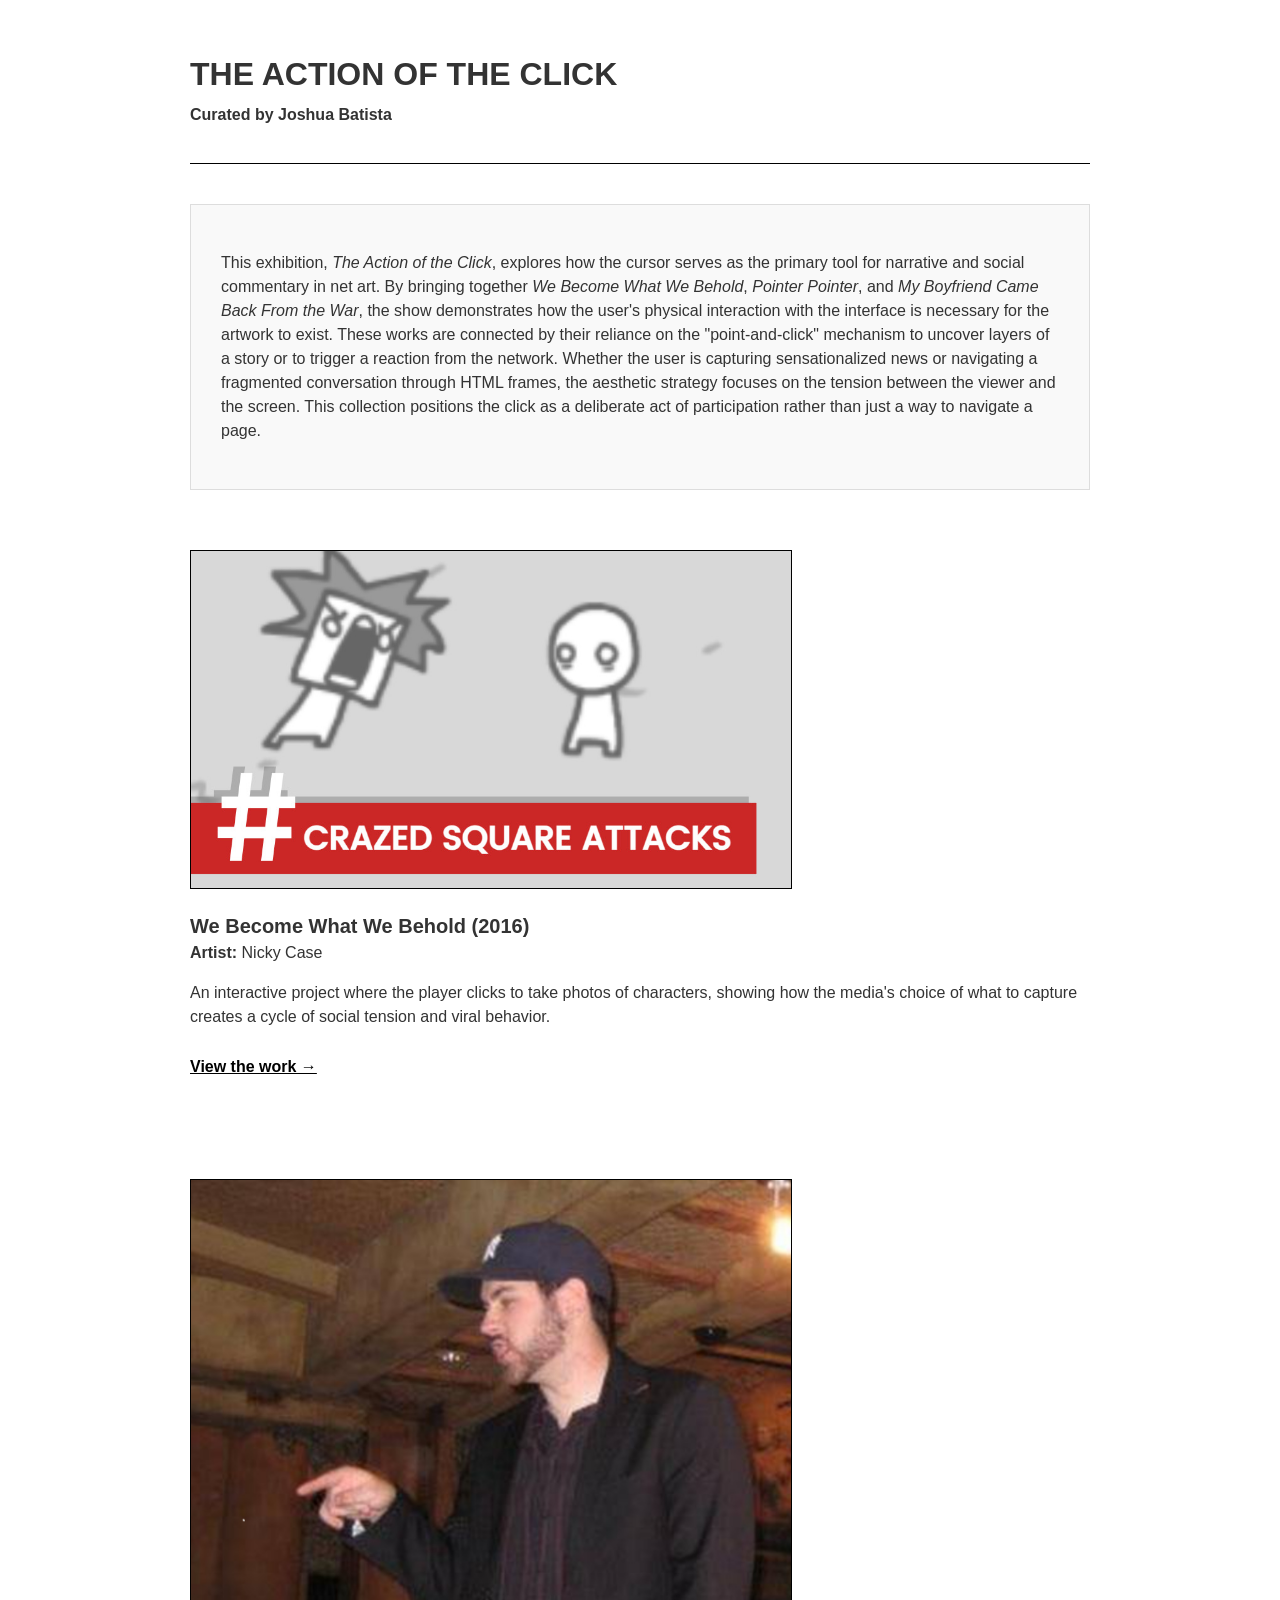
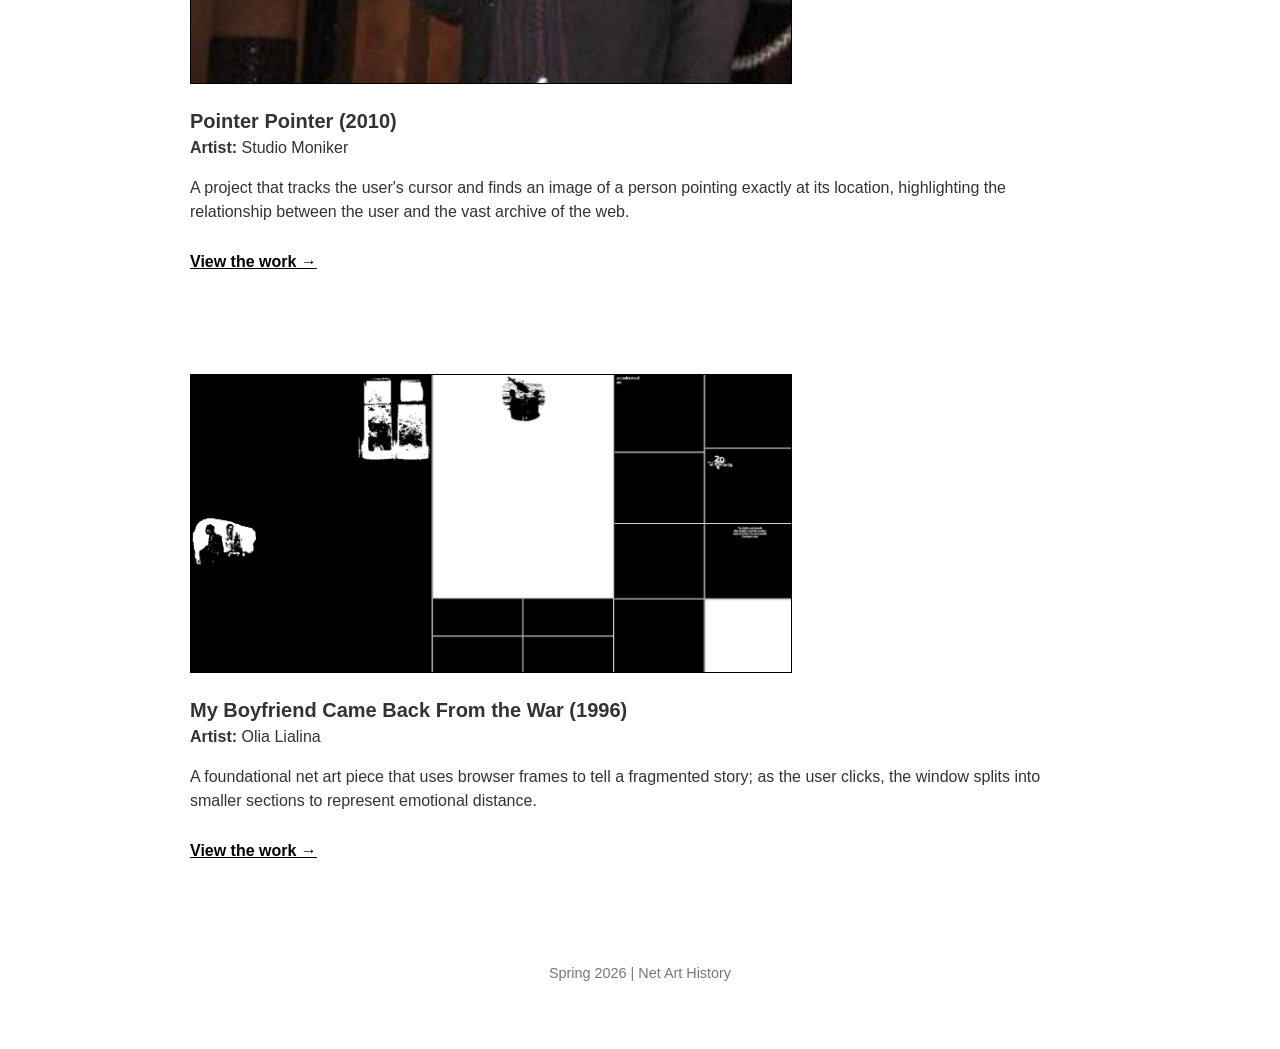
==== exhibition/index.html @ b8df6457 "Update index.html" ====
<!DOCTYPE html>
<html lang="en">
<head>
    <meta charset="UTF-8">
    <meta name="viewport" content="width=device-width, initial-scale=1.0">
    <title>The Action of the Click</title>
    <style>
        body {
            font-family: "Helvetica Neue", Helvetica, Arial, sans-serif;
            line-height: 1.5;
            color: #333;
            max-width: 900px;
            margin: 0 auto;
            padding: 50px 20px;
            background-color: #ffffff;
        }

        header {
            border-bottom: 1px solid #000;
            margin-bottom: 40px;
            padding-bottom: 20px;
        }

        h1 {
            font-size: 2rem;
            margin: 0;
            text-transform: uppercase;
        }

        .curator-credit {
            font-weight: bold;
            margin-top: 5px;
        }

        .curatorial-statement {
            background-color: #f9f9f9;
            padding: 30px;
            border: 1px solid #ddd;
            margin-bottom: 60px;
        }

        .work-container {
            margin-bottom: 100px;
        }

        .work-image {
            width: 100%;
            max-width: 600px;
            height: auto;
            border: 1px solid #000;
            margin-bottom: 15px;
        }

        .work-metadata {
            margin-bottom: 10px;
        }

        .work-title {
            font-size: 1.25rem;
            font-weight: bold;
        }

        .view-link {
            display: inline-block;
            margin-top: 10px;
            color: #000;
            text-decoration: underline;
            font-weight: bold;
        }

        footer {
            margin-top: 100px;
            font-size: 0.9rem;
            color: #777;
            text-align: center;
        }
    </style>
</head>
<body>

    <header>
        <h1>The Action of the Click</h1>
        <p class="curator-credit">Curated by Joshua Batista</p>
    </header>

    <section class="curatorial-statement">
        <p>
            This exhibition, <em>The Action of the Click</em>, explores how the cursor serves as the primary tool for narrative and social commentary in net art. By bringing together <em>We Become What We Behold</em>, <em>Pointer Pointer</em>, and <em>My Boyfriend Came Back From the War</em>, the show demonstrates how the user's physical interaction with the interface is necessary for the artwork to exist. These works are connected by their reliance on the "point-and-click" mechanism to uncover layers of a story or to trigger a reaction from the network. Whether the user is capturing sensationalized news or navigating a fragmented conversation through HTML frames, the aesthetic strategy focuses on the tension between the viewer and the screen. This collection positions the click as a deliberate act of participation rather than just a way to navigate a page.
        </p>
    </section>

    <main>
        <div class="work-container">
            <img src="behold.jpg" alt="Screenshot of We Become What We Behold" class="work-image">
            <div class="work-metadata">
                <span class="work-title">We Become What We Behold (2016)</span><br>
                <strong>Artist:</strong> Nicky Case
            </div>
            <p>An interactive project where the player clicks to take photos of characters, showing how the media's choice of what to capture creates a cycle of social tension and viral behavior.</p>
            <a href="https://ncase.itch.io/wbwwb" class="view-link" target="_blank">View the work &rarr;</a>
        </div>

        <div class="work-container">
            <img src="pointer.jpg" alt="Screenshot of Pointer Pointer" class="work-image">
            <div class="work-metadata">
                <span class="work-title">Pointer Pointer (2010)</span><br>
                <strong>Artist:</strong> Studio Moniker
            </div>
            <p>A project that tracks the user's cursor and finds an image of a person pointing exactly at its location, highlighting the relationship between the user and the vast archive of the web.</p>
            <a href="https://pointerpointer.com/" class="view-link" target="_blank">View the work &rarr;</a>
        </div>

        <div class="work-container">
            <img src="war.jpg" alt="Screenshot of My Boyfriend Came Back From the War" class="work-image">
            <div class="work-metadata">
                <span class="work-title">My Boyfriend Came Back From the War (1996)</span><br>
                <strong>Artist:</strong> Olia Lialina
            </div>
            <p>A foundational net art piece that uses browser frames to tell a fragmented story; as the user clicks, the window splits into smaller sections to represent emotional distance.</p>
            <a href="https://www.teleportacia.org/war/" class="view-link" target="_blank">View the work &rarr;</a>
        </div>
    </main>

    <footer>
        <p>Spring 2026 | Net Art History</p>
    </footer>

</body>
</html>
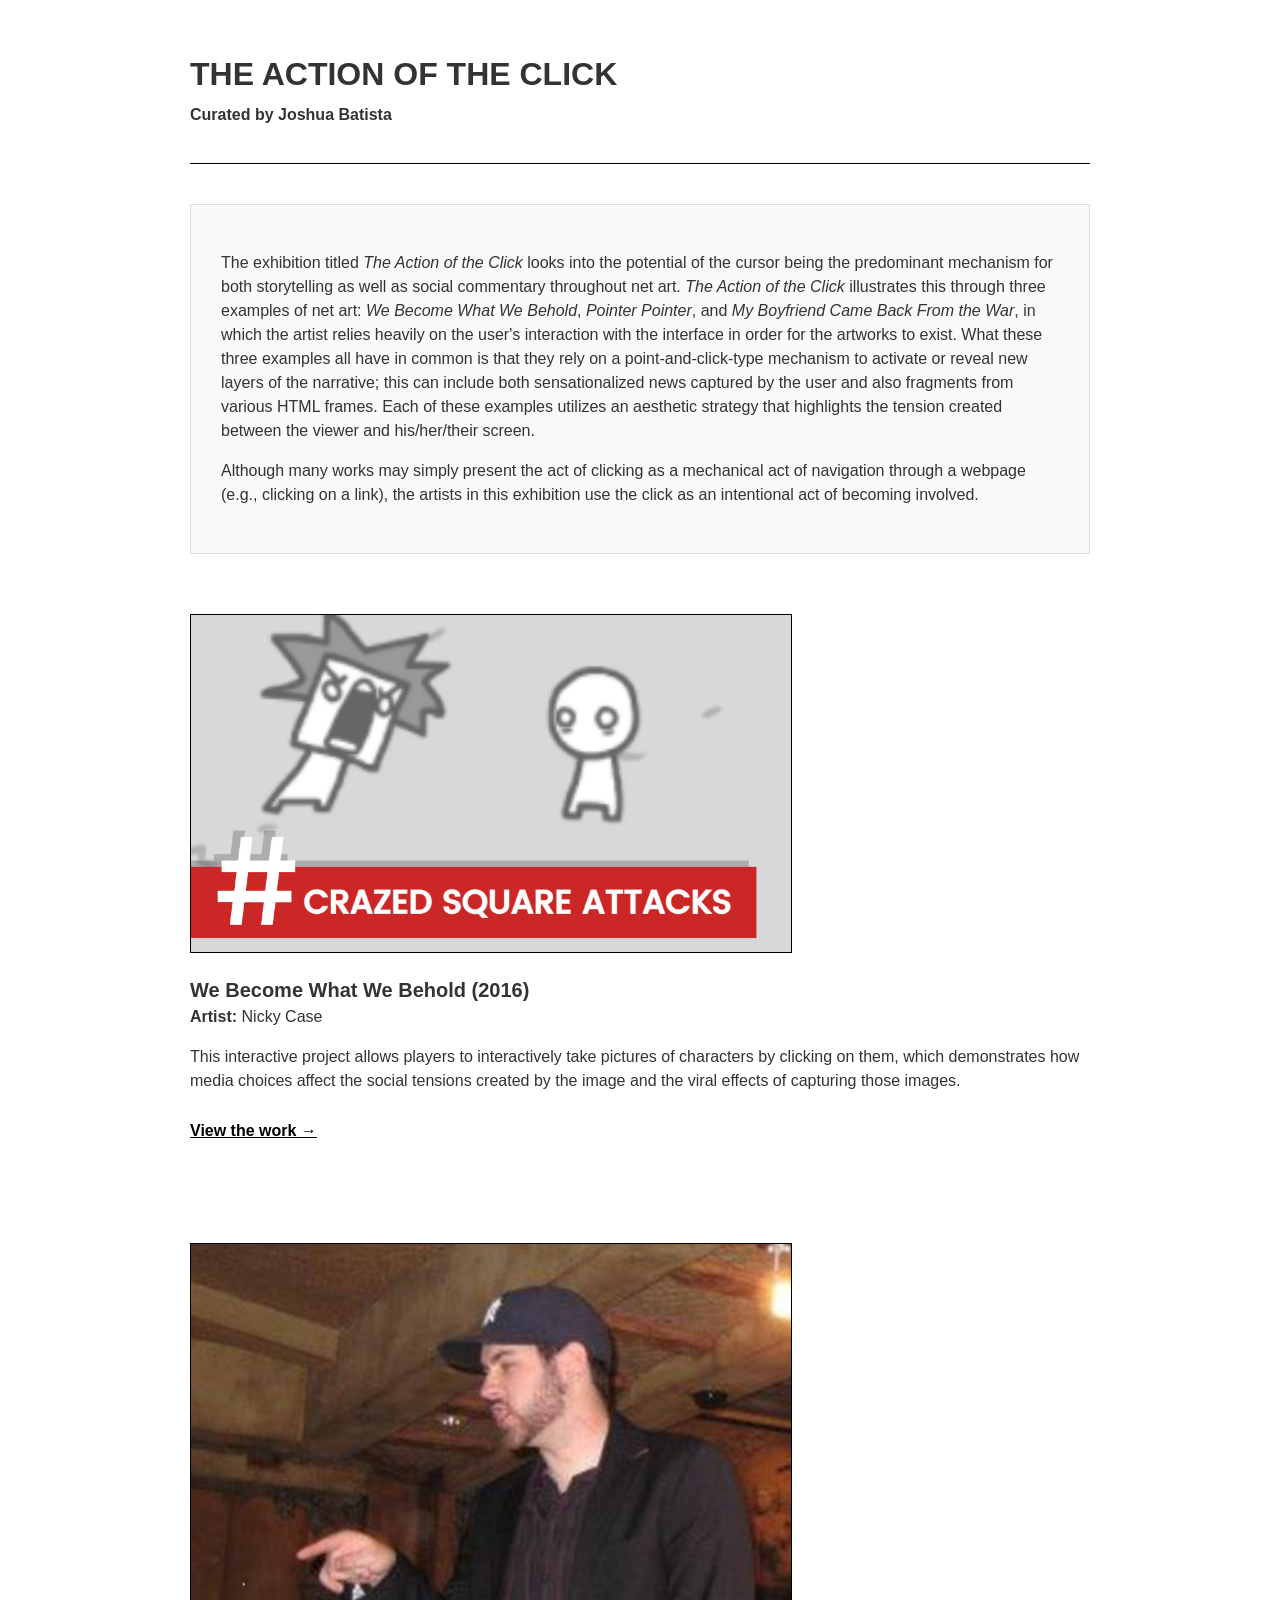
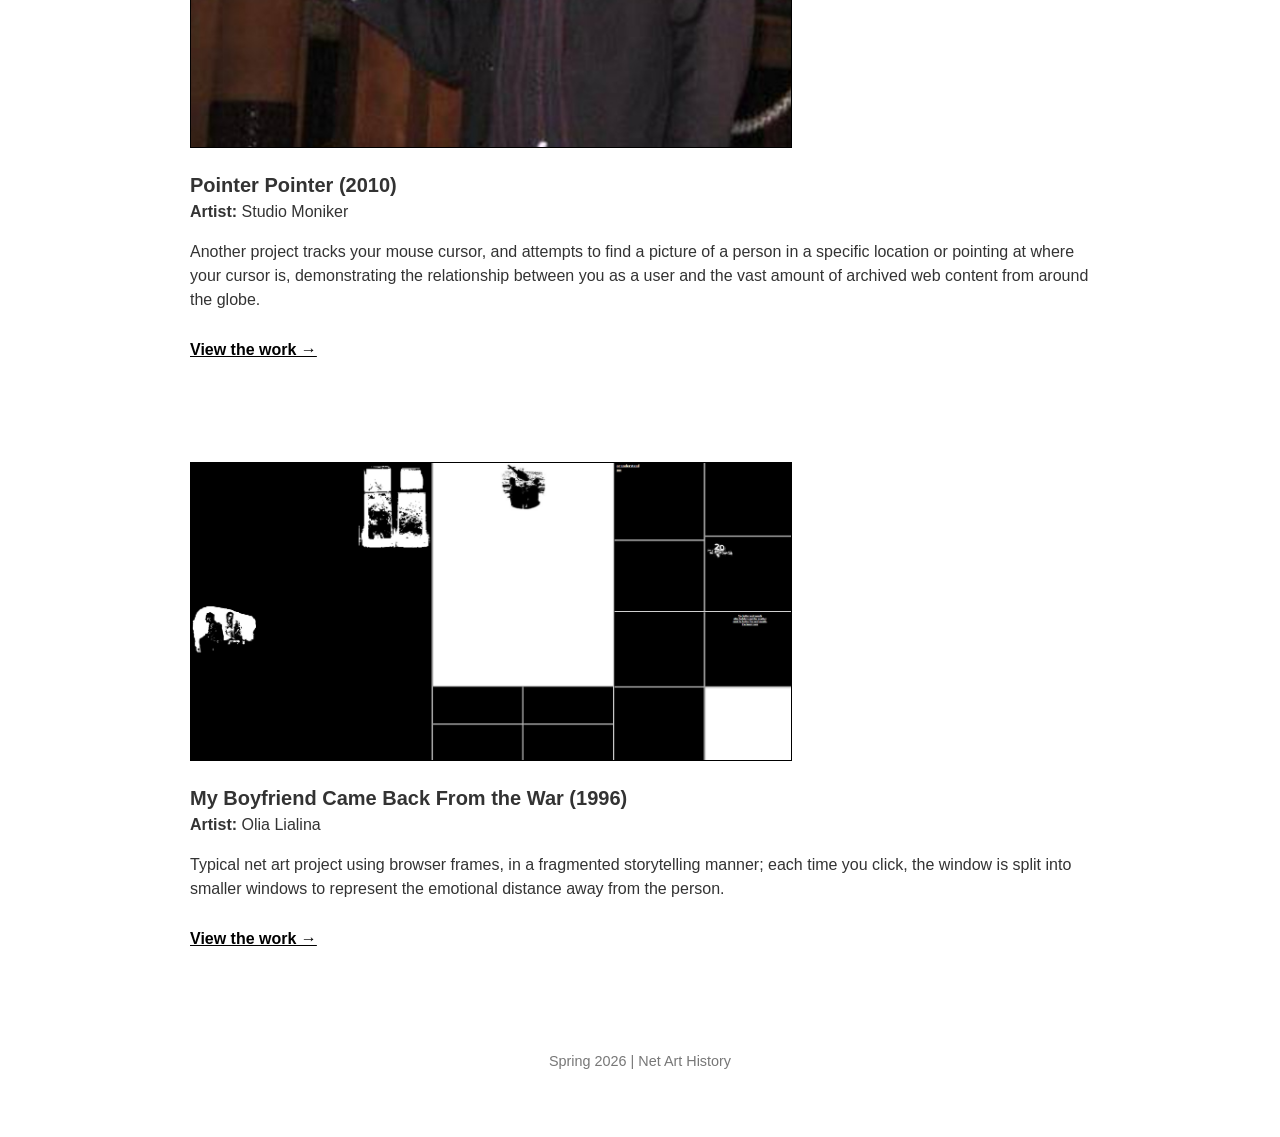
==== commit 59a693d8: "Update index.html" ====
--- a/exhibition/index.html
+++ b/exhibition/index.html
@@ -85,7 +85,10 @@
 
     <section class="curatorial-statement">
         <p>
-            This exhibition, <em>The Action of the Click</em>, explores how the cursor serves as the primary tool for narrative and social commentary in net art. By bringing together <em>We Become What We Behold</em>, <em>Pointer Pointer</em>, and <em>My Boyfriend Came Back From the War</em>, the show demonstrates how the user's physical interaction with the interface is necessary for the artwork to exist. These works are connected by their reliance on the "point-and-click" mechanism to uncover layers of a story or to trigger a reaction from the network. Whether the user is capturing sensationalized news or navigating a fragmented conversation through HTML frames, the aesthetic strategy focuses on the tension between the viewer and the screen. This collection positions the click as a deliberate act of participation rather than just a way to navigate a page.
+            The exhibition titled <em>The Action of the Click</em> looks into the potential of the cursor being the predominant mechanism for both storytelling as well as social commentary throughout net art. <em>The Action of the Click</em> illustrates this through three examples of net art: <em>We Become What We Behold</em>, <em>Pointer Pointer</em>, and <em>My Boyfriend Came Back From the War</em>, in which the artist relies heavily on the user's interaction with the interface in order for the artworks to exist. What these three examples all have in common is that they rely on a point-and-click-type mechanism to activate or reveal new layers of the narrative; this can include both sensationalized news captured by the user and also fragments from various HTML frames. Each of these examples utilizes an aesthetic strategy that highlights the tension created between the viewer and his/her/their screen.
+        </p>
+        <p>
+            Although many works may simply present the act of clicking as a mechanical act of navigation through a webpage (e.g., clicking on a link), the artists in this exhibition use the click as an intentional act of becoming involved.
         </p>
     </section>
 
@@ -96,7 +99,7 @@
                 <span class="work-title">We Become What We Behold (2016)</span><br>
                 <strong>Artist:</strong> Nicky Case
             </div>
-            <p>An interactive project where the player clicks to take photos of characters, showing how the media's choice of what to capture creates a cycle of social tension and viral behavior.</p>
+            <p>This interactive project allows players to interactively take pictures of characters by clicking on them, which demonstrates how media choices affect the social tensions created by the image and the viral effects of capturing those images.</p>
             <a href="https://ncase.itch.io/wbwwb" class="view-link" target="_blank">View the work &rarr;</a>
         </div>
 
@@ -106,7 +109,7 @@
                 <span class="work-title">Pointer Pointer (2010)</span><br>
                 <strong>Artist:</strong> Studio Moniker
             </div>
-            <p>A project that tracks the user's cursor and finds an image of a person pointing exactly at its location, highlighting the relationship between the user and the vast archive of the web.</p>
+            <p>Another project tracks your mouse cursor, and attempts to find a picture of a person in a specific location or pointing at where your cursor is, demonstrating the relationship between you as a user and the vast amount of archived web content from around the globe.</p>
             <a href="https://pointerpointer.com/" class="view-link" target="_blank">View the work &rarr;</a>
         </div>
 
@@ -116,7 +119,7 @@
                 <span class="work-title">My Boyfriend Came Back From the War (1996)</span><br>
                 <strong>Artist:</strong> Olia Lialina
             </div>
-            <p>A foundational net art piece that uses browser frames to tell a fragmented story; as the user clicks, the window splits into smaller sections to represent emotional distance.</p>
+            <p>Typical net art project using browser frames, in a fragmented storytelling manner; each time you click, the window is split into smaller windows to represent the emotional distance away from the person.</p>
             <a href="https://www.teleportacia.org/war/" class="view-link" target="_blank">View the work &rarr;</a>
         </div>
     </main>
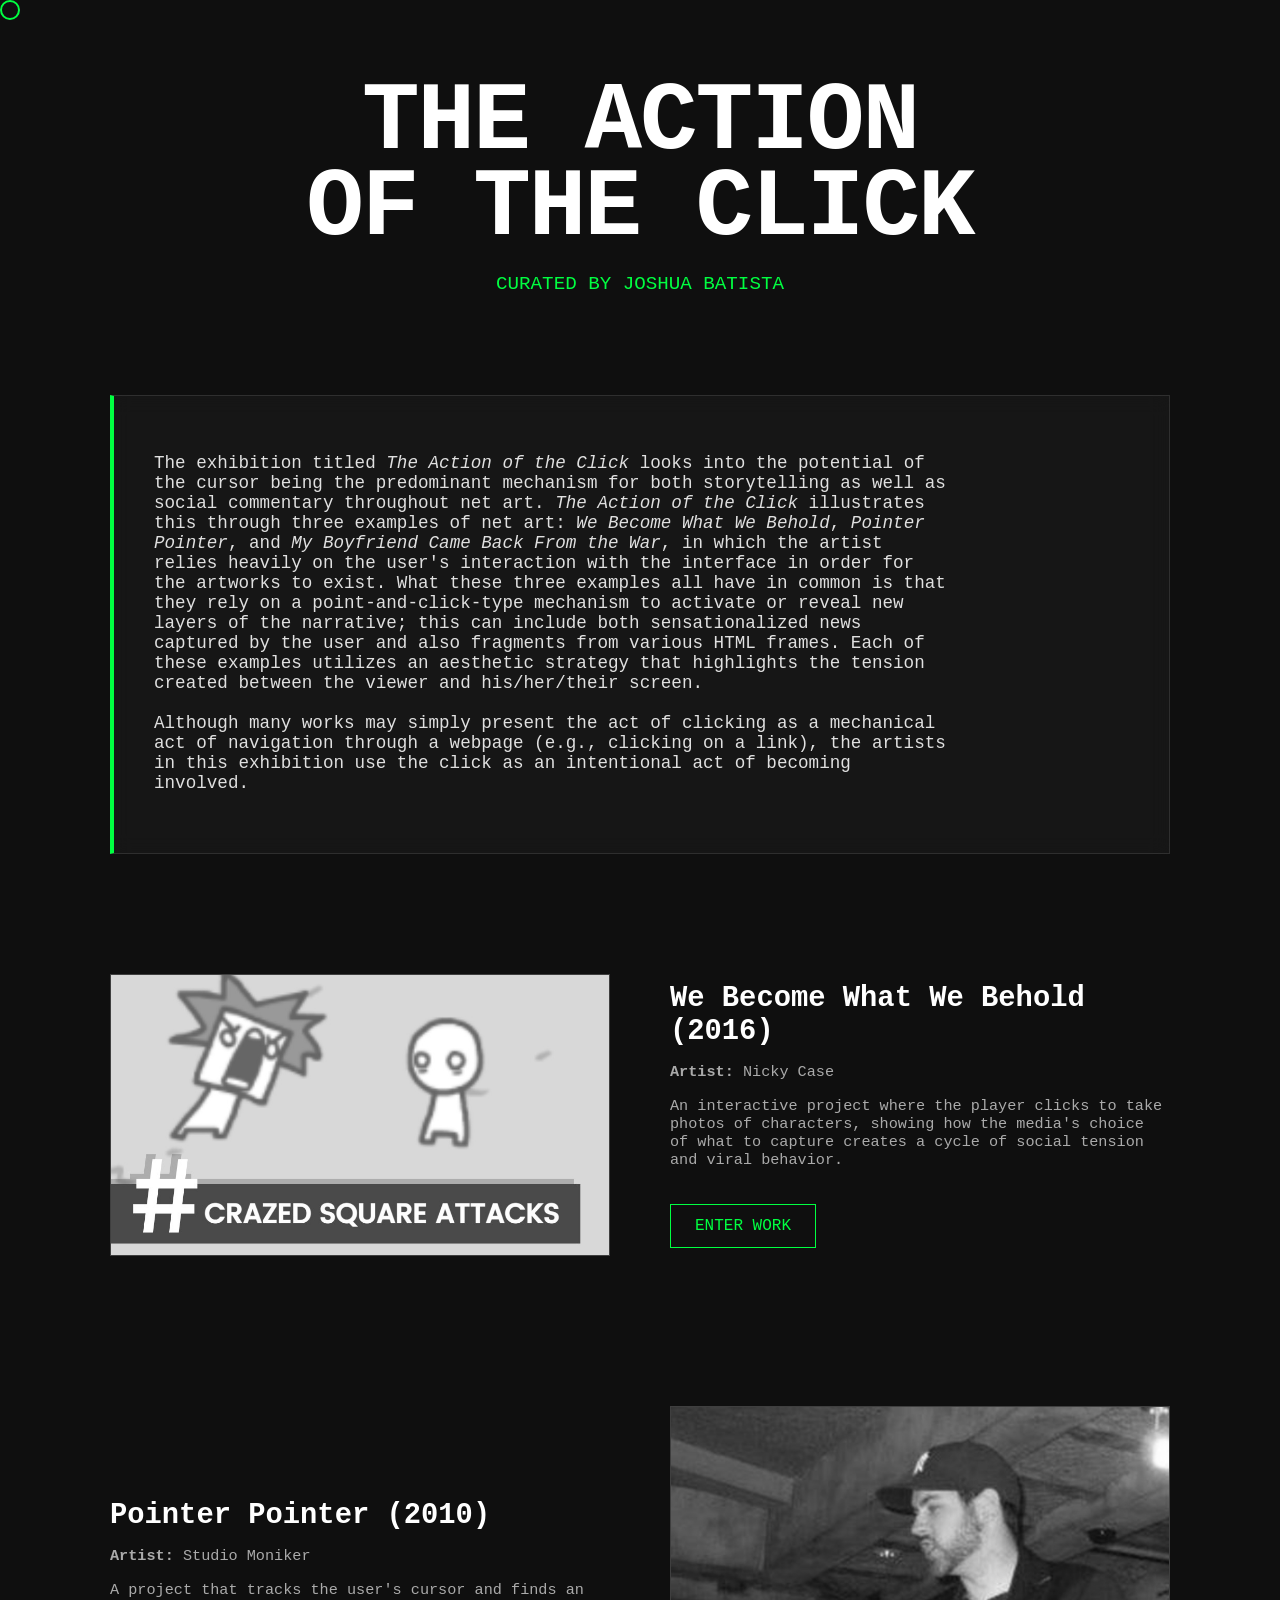
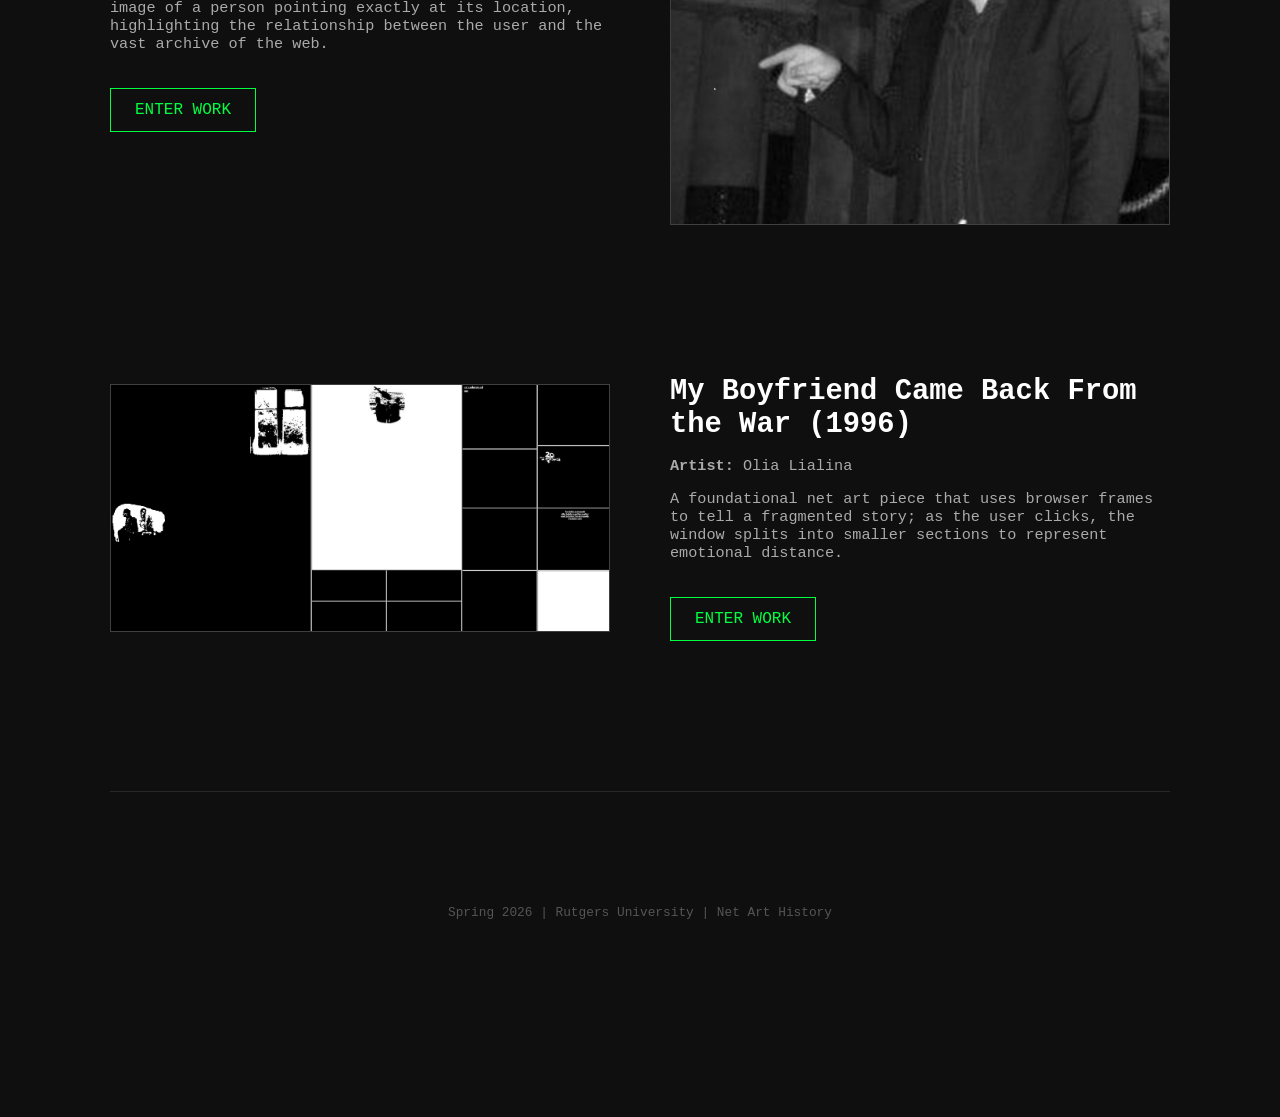
==== commit ac078a98: "Update index.html" ====
--- a/exhibition/index.html
+++ b/exhibition/index.html
@@ -3,130 +3,242 @@
 <head>
     <meta charset="UTF-8">
     <meta name="viewport" content="width=device-width, initial-scale=1.0">
-    <title>The Action of the Click</title>
+    <title>The Action of the Click | Joshua Batista</title>
     <style>
+        :root {
+            --bg: #0f0f0f;
+            --text: #e0e0e0;
+            --accent: #00ff41; /* Matrix/Net Art Green */
+            --card-bg: rgba(255, 255, 255, 0.03);
+        }
+
+        * { cursor: none !important; box-sizing: border-box; }
+
         body {
-            font-family: "Helvetica Neue", Helvetica, Arial, sans-serif;
-            line-height: 1.5;
-            color: #333;
-            max-width: 900px;
+            background-color: var(--bg);
+            color: var(--text);
+            font-family: 'Space Mono', monospace, sans-serif;
+            margin: 0;
+            padding: 0;
+            overflow-x: hidden;
+        }
+
+        /* Custom Cursor */
+        #custom-cursor {
+            width: 20px;
+            height: 20px;
+            border: 2px solid var(--accent);
+            border-radius: 50%;
+            position: fixed;
+            pointer-events: none;
+            z-index: 9999;
+            transition: transform 0.1s ease, background 0.3s ease;
+        }
+
+        .cursor-hover {
+            transform: scale(3);
+            background: rgba(0, 255, 65, 0.2);
+        }
+
+        /* Layout */
+        .container {
+            max-width: 1100px;
             margin: 0 auto;
-            padding: 50px 20px;
-            background-color: #ffffff;
+            padding: 80px 20px;
         }
 
         header {
-            border-bottom: 1px solid #000;
-            margin-bottom: 40px;
-            padding-bottom: 20px;
+            margin-bottom: 100px;
+            text-align: center;
         }
 
         h1 {
-            font-size: 2rem;
+            font-size: clamp(3rem, 10vw, 6rem);
+            line-height: 0.9;
+            text-transform: uppercase;
             margin: 0;
+            letter-spacing: -2px;
+            color: #fff;
+        }
+
+        .curator {
+            font-size: 1.2rem;
+            color: var(--accent);
+            margin-top: 20px;
             text-transform: uppercase;
         }
 
-        .curator-credit {
-            font-weight: bold;
-            margin-top: 5px;
-        }
-
-        .curatorial-statement {
-            background-color: #f9f9f9;
-            padding: 30px;
-            border: 1px solid #ddd;
-            margin-bottom: 60px;
-        }
-
-        .work-container {
-            margin-bottom: 100px;
+        /* Curatorial Statement */
+        .statement-box {
+            background: var(--card-bg);
+            border: 1px solid rgba(255, 255, 255, 0.1);
+            padding: 40px;
+            backdrop-filter: blur(10px);
+            margin-bottom: 120px;
+            border-left: 4px solid var(--accent);
+        }
+
+        .statement-box p {
+            font-size: 1.1rem;
+            max-width: 800px;
+            margin-bottom: 20px;
+        }
+
+        /* Gallery Grid */
+        .work-card {
+            display: grid;
+            grid-template-columns: 1fr 1fr;
+            gap: 60px;
+            margin-bottom: 150px;
+            align-items: center;
+        }
+
+        .work-card:nth-child(even) {
+            direction: rtl;
+        }
+
+        .work-card:nth-child(even) .work-info {
+            direction: ltr;
+        }
+
+        .img-wrap {
+            position: relative;
+            overflow: hidden;
+            border: 1px solid rgba(255, 255, 255, 0.2);
+            transition: border 0.3s ease;
+        }
+
+        .img-wrap:hover {
+            border-color: var(--accent);
         }
 
         .work-image {
             width: 100%;
-            max-width: 600px;
-            height: auto;
-            border: 1px solid #000;
-            margin-bottom: 15px;
-        }
-
-        .work-metadata {
-            margin-bottom: 10px;
-        }
-
-        .work-title {
-            font-size: 1.25rem;
-            font-weight: bold;
-        }
-
-        .view-link {
+            display: block;
+            filter: grayscale(100%);
+            transition: filter 0.5s ease, transform 0.5s ease;
+        }
+
+        .img-wrap:hover .work-image {
+            filter: grayscale(0%);
+            transform: scale(1.05);
+        }
+
+        .work-info h3 {
+            font-size: 1.8rem;
+            margin: 0 0 10px 0;
+            color: #fff;
+        }
+
+        .work-info p {
+            color: #aaa;
+            font-size: 0.95rem;
+        }
+
+        .btn {
             display: inline-block;
-            margin-top: 10px;
+            margin-top: 20px;
+            padding: 12px 24px;
+            border: 1px solid var(--accent);
+            color: var(--accent);
+            text-decoration: none;
+            transition: all 0.3s ease;
+        }
+
+        .btn:hover {
+            background: var(--accent);
             color: #000;
-            text-decoration: underline;
-            font-weight: bold;
         }
 
         footer {
-            margin-top: 100px;
-            font-size: 0.9rem;
-            color: #777;
             text-align: center;
+            padding: 100px 0;
+            border-top: 1px solid rgba(255,255,255,0.1);
+            font-size: 0.8rem;
+            color: #555;
+        }
+
+        @media (max-width: 768px) {
+            .work-card { grid-template-columns: 1fr; gap: 30px; }
+            .work-card:nth-child(even) { direction: ltr; }
         }
     </style>
 </head>
 <body>
 
-    <header>
-        <h1>The Action of the Click</h1>
-        <p class="curator-credit">Curated by Joshua Batista</p>
-    </header>
-
-    <section class="curatorial-statement">
-        <p>
-            The exhibition titled <em>The Action of the Click</em> looks into the potential of the cursor being the predominant mechanism for both storytelling as well as social commentary throughout net art. <em>The Action of the Click</em> illustrates this through three examples of net art: <em>We Become What We Behold</em>, <em>Pointer Pointer</em>, and <em>My Boyfriend Came Back From the War</em>, in which the artist relies heavily on the user's interaction with the interface in order for the artworks to exist. What these three examples all have in common is that they rely on a point-and-click-type mechanism to activate or reveal new layers of the narrative; this can include both sensationalized news captured by the user and also fragments from various HTML frames. Each of these examples utilizes an aesthetic strategy that highlights the tension created between the viewer and his/her/their screen.
-        </p>
-        <p>
-            Although many works may simply present the act of clicking as a mechanical act of navigation through a webpage (e.g., clicking on a link), the artists in this exhibition use the click as an intentional act of becoming involved.
-        </p>
-    </section>
-
-    <main>
-        <div class="work-container">
-            <img src="behold.jpg" alt="Screenshot of We Become What We Behold" class="work-image">
-            <div class="work-metadata">
-                <span class="work-title">We Become What We Behold (2016)</span><br>
-                <strong>Artist:</strong> Nicky Case
+    <div id="custom-cursor"></div>
+
+    <div class="container">
+        <header>
+            <h1>The Action<br>of the Click</h1>
+            <p class="curator">Curated by Joshua Batista</p>
+        </header>
+
+        <section class="statement-box">
+            <p>
+                The exhibition titled <em>The Action of the Click</em> looks into the potential of the cursor being the predominant mechanism for both storytelling as well as social commentary throughout net art. <em>The Action of the Click</em> illustrates this through three examples of net art: <em>We Become What We Behold</em>, <em>Pointer Pointer</em>, and <em>My Boyfriend Came Back From the War</em>, in which the artist relies heavily on the user's interaction with the interface in order for the artworks to exist. What these three examples all have in common is that they rely on a point-and-click-type mechanism to activate or reveal new layers of the narrative; this can include both sensationalized news captured by the user and also fragments from various HTML frames. Each of these examples utilizes an aesthetic strategy that highlights the tension created between the viewer and his/her/their screen.
+            </p>
+            <p>
+                Although many works may simply present the act of clicking as a mechanical act of navigation through a webpage (e.g., clicking on a link), the artists in this exhibition use the click as an intentional act of becoming involved.
+            </p>
+        </section>
+
+        <main>
+            <div class="work-card">
+                <div class="img-wrap">
+                    <img src="behold.jpg" alt="We Become What We Behold" class="work-image">
+                </div>
+                <div class="work-info">
+                    <h3>We Become What We Behold (2016)</h3>
+                    <p><strong>Artist:</strong> Nicky Case</p>
+                    <p>An interactive project where the player clicks to take photos of characters, showing how the media's choice of what to capture creates a cycle of social tension and viral behavior.</p>
+                    <a href="https://ncase.itch.io/wbwwb" class="btn" target="_blank">ENTER WORK</a>
+                </div>
             </div>
-            <p>This interactive project allows players to interactively take pictures of characters by clicking on them, which demonstrates how media choices affect the social tensions created by the image and the viral effects of capturing those images.</p>
-            <a href="https://ncase.itch.io/wbwwb" class="view-link" target="_blank">View the work &rarr;</a>
-        </div>
-
-        <div class="work-container">
-            <img src="pointer.jpg" alt="Screenshot of Pointer Pointer" class="work-image">
-            <div class="work-metadata">
-                <span class="work-title">Pointer Pointer (2010)</span><br>
-                <strong>Artist:</strong> Studio Moniker
+
+            <div class="work-card">
+                <div class="img-wrap">
+                    <img src="pointer.jpg" alt="Pointer Pointer" class="work-image">
+                </div>
+                <div class="work-info">
+                    <h3>Pointer Pointer (2010)</h3>
+                    <p><strong>Artist:</strong> Studio Moniker</p>
+                    <p>A project that tracks the user's cursor and finds an image of a person pointing exactly at its location, highlighting the relationship between the user and the vast archive of the web.</p>
+                    <a href="https://pointerpointer.com/" class="btn" target="_blank">ENTER WORK</a>
+                </div>
             </div>
-            <p>Another project tracks your mouse cursor, and attempts to find a picture of a person in a specific location or pointing at where your cursor is, demonstrating the relationship between you as a user and the vast amount of archived web content from around the globe.</p>
-            <a href="https://pointerpointer.com/" class="view-link" target="_blank">View the work &rarr;</a>
-        </div>
-
-        <div class="work-container">
-            <img src="war.jpg" alt="Screenshot of My Boyfriend Came Back From the War" class="work-image">
-            <div class="work-metadata">
-                <span class="work-title">My Boyfriend Came Back From the War (1996)</span><br>
-                <strong>Artist:</strong> Olia Lialina
+
+            <div class="work-card">
+                <div class="img-wrap">
+                    <img src="war.jpg" alt="My Boyfriend Came Back From the War" class="work-image">
+                </div>
+                <div class="work-info">
+                    <h3>My Boyfriend Came Back From the War (1996)</h3>
+                    <p><strong>Artist:</strong> Olia Lialina</p>
+                    <p>A foundational net art piece that uses browser frames to tell a fragmented story; as the user clicks, the window splits into smaller sections to represent emotional distance.</p>
+                    <a href="https://www.teleportacia.org/war/" class="btn" target="_blank">ENTER WORK</a>
+                </div>
             </div>
-            <p>Typical net art project using browser frames, in a fragmented storytelling manner; each time you click, the window is split into smaller windows to represent the emotional distance away from the person.</p>
-            <a href="https://www.teleportacia.org/war/" class="view-link" target="_blank">View the work &rarr;</a>
-        </div>
-    </main>
-
-    <footer>
-        <p>Spring 2026 | Net Art History</p>
-    </footer>
-
+        </main>
+
+        <footer>
+            <p>Spring 2026 | Rutgers University | Net Art History</p>
+        </footer>
+    </div>
+
+    <script>
+        const cursor = document.getElementById('custom-cursor');
+        const links = document.querySelectorAll('a, .img-wrap');
+
+        document.addEventListener('mousemove', (e) => {
+            cursor.style.left = e.clientX + 'px';
+            cursor.style.top = e.clientY + 'px';
+        });
+
+        links.forEach(link => {
+            link.addEventListener('mouseenter', () => cursor.classList.add('cursor-hover'));
+            link.addEventListener('mouseleave', () => cursor.classList.remove('cursor-hover'));
+        });
+    </script>
 </body>
 </html>
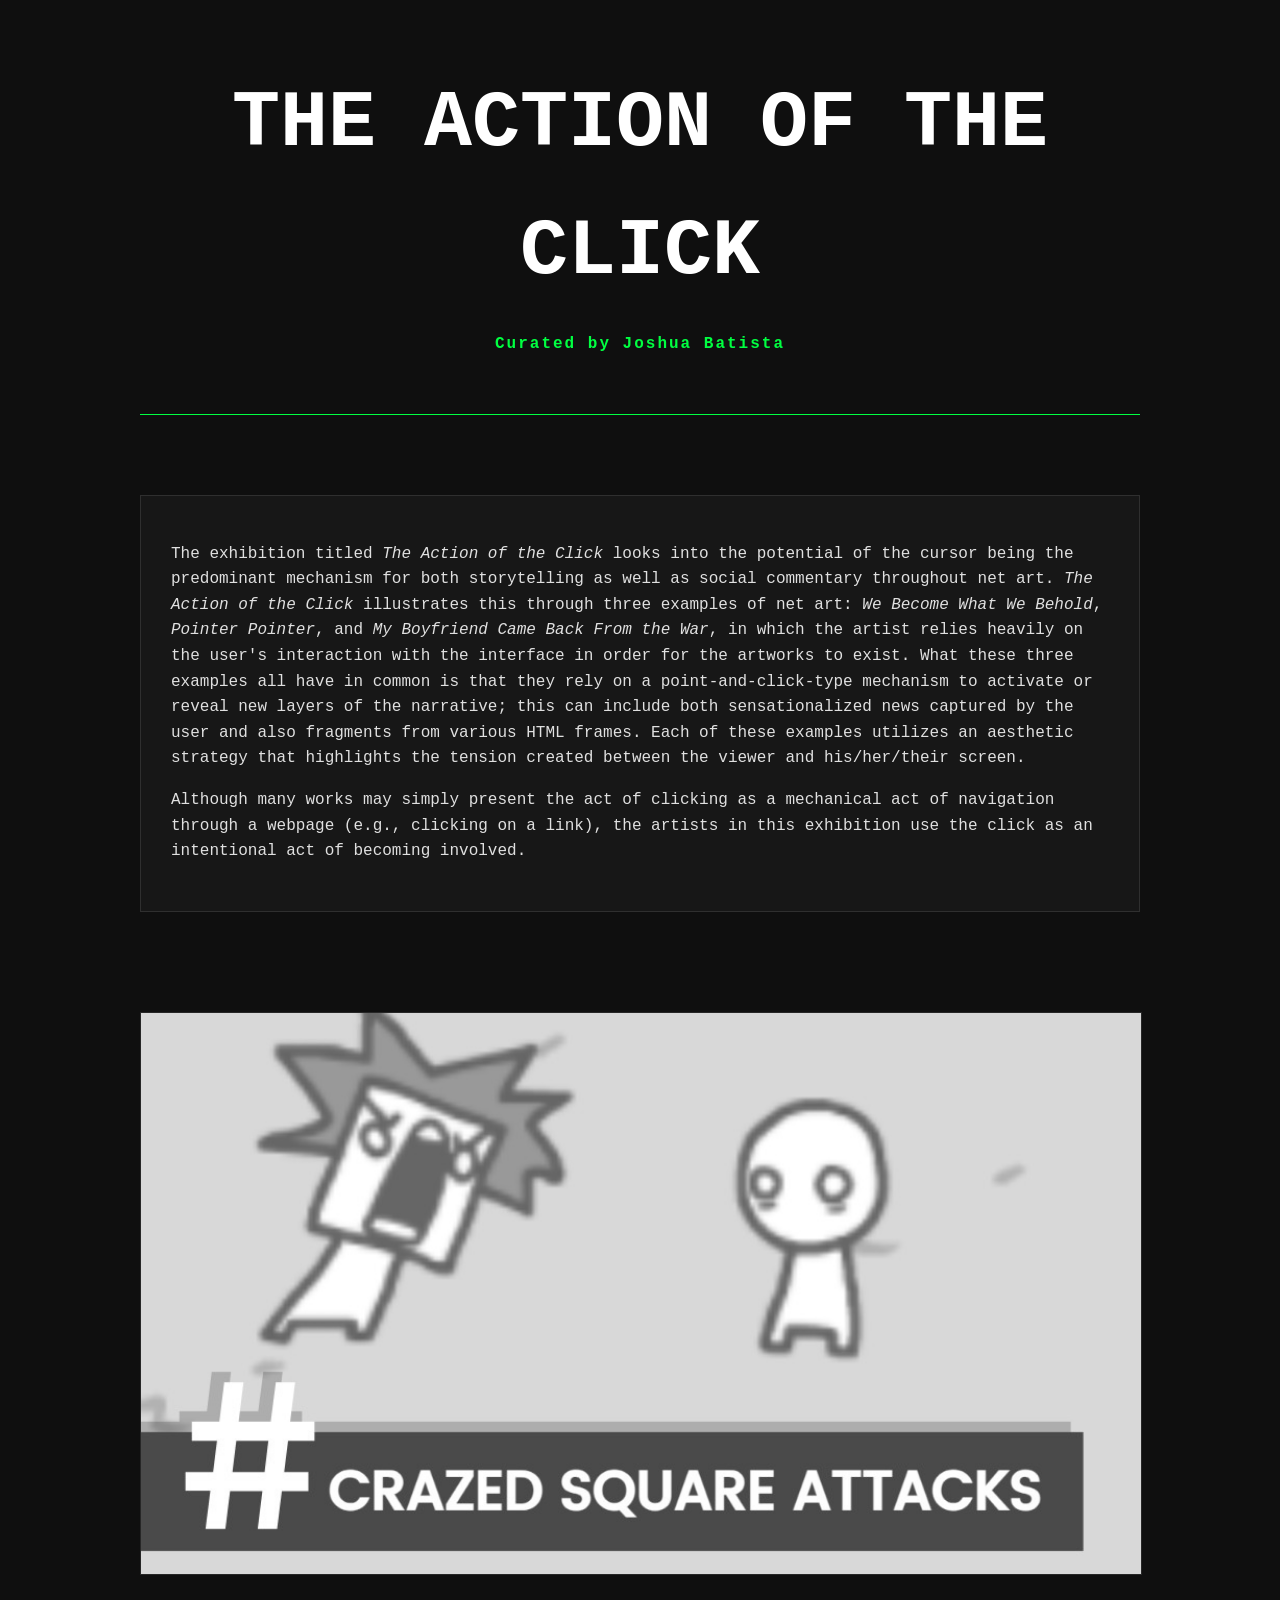
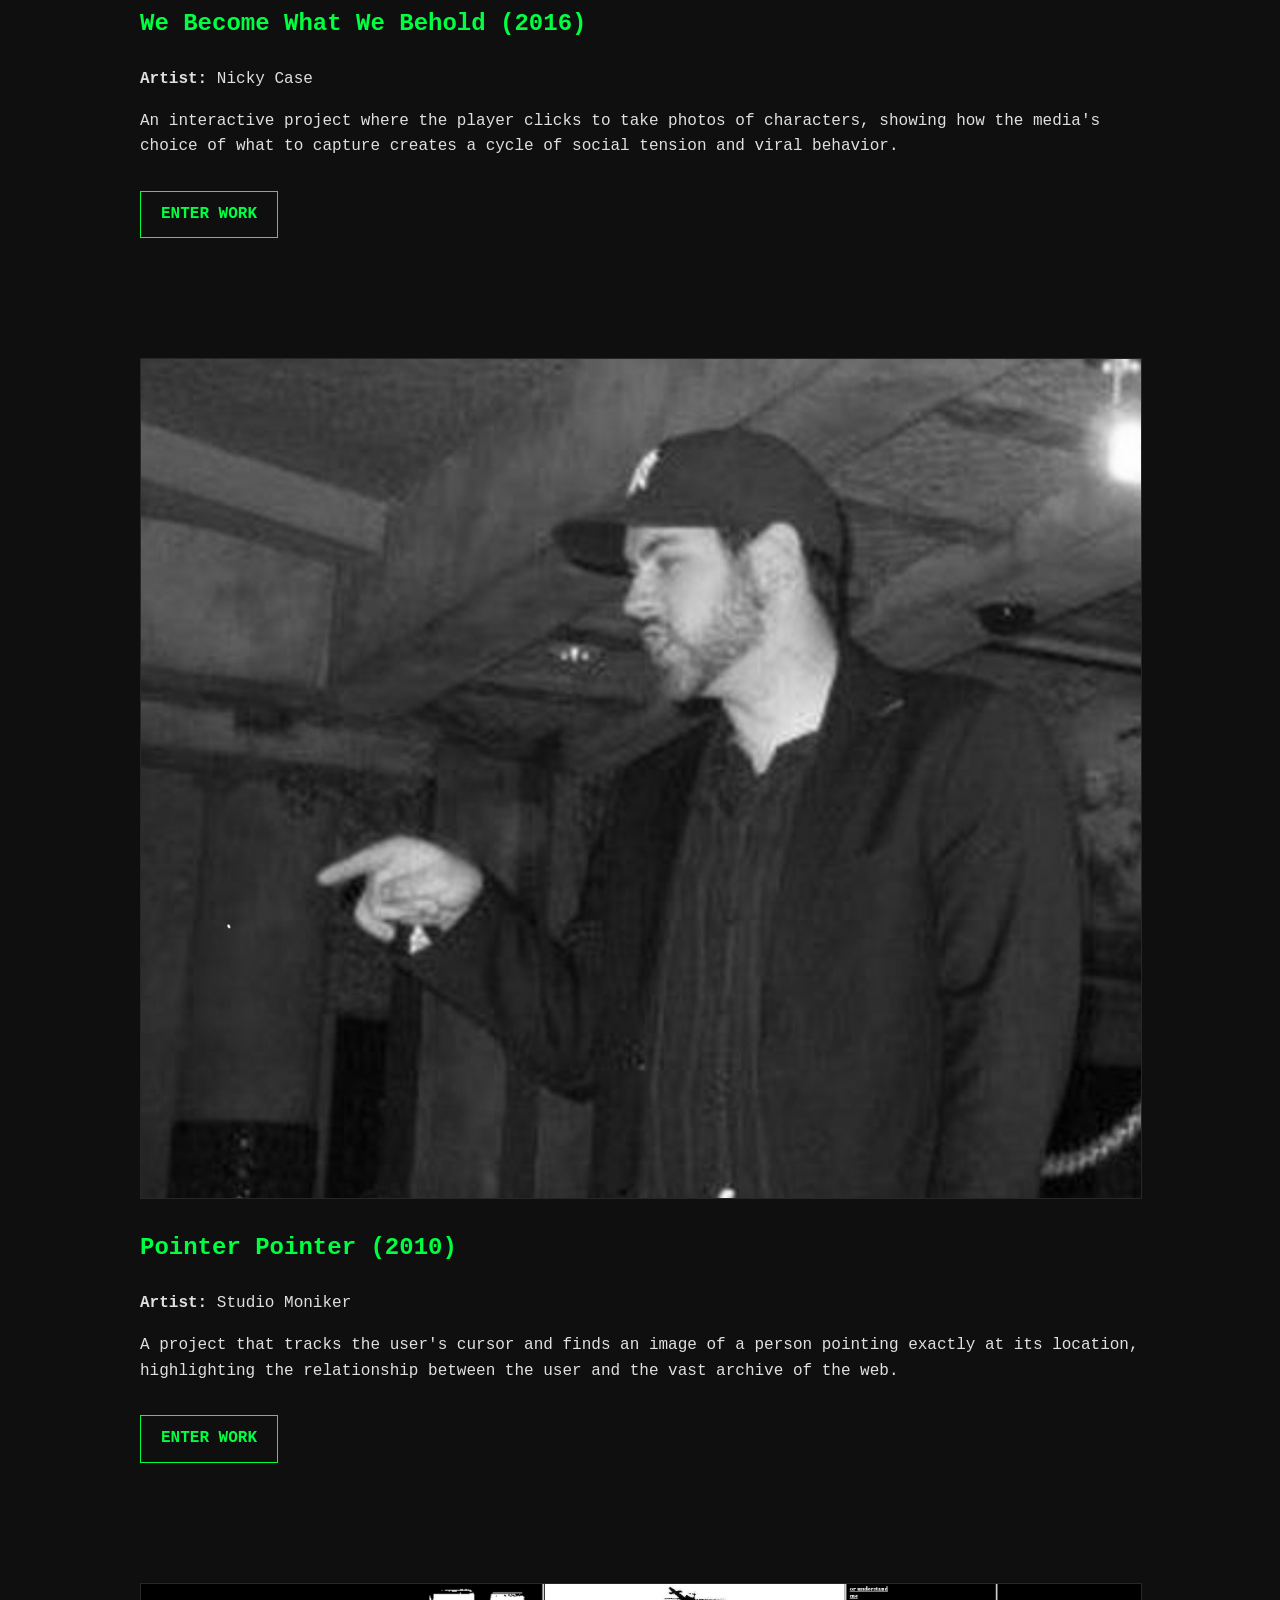
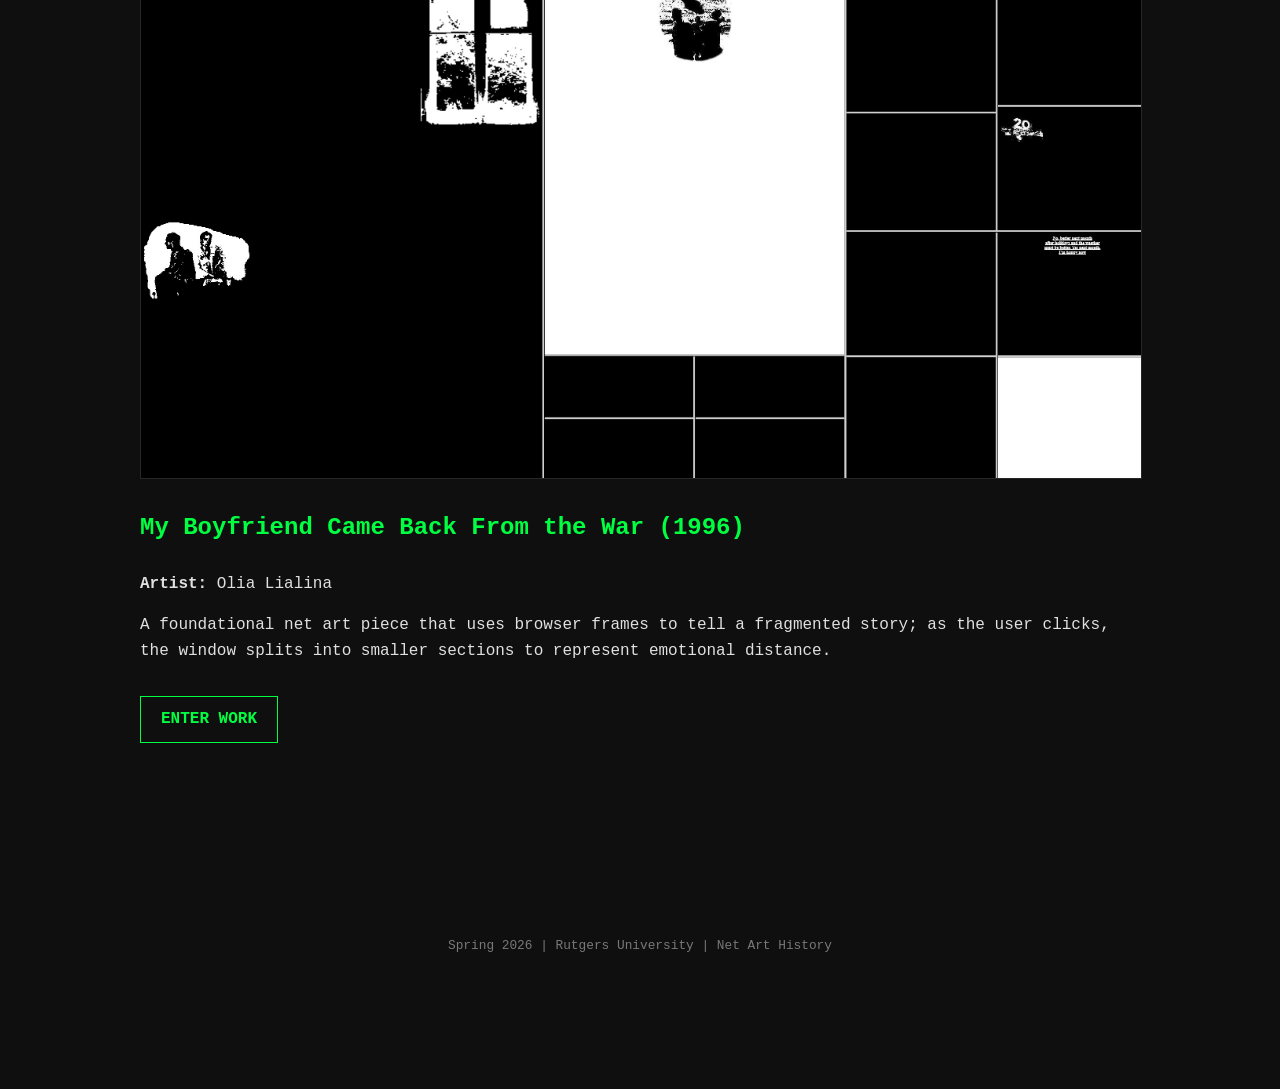
==== commit d614b9f5: "Update index.html" ====
--- a/exhibition/index.html
+++ b/exhibition/index.html
@@ -8,141 +8,97 @@
         :root {
             --bg: #0f0f0f;
             --text: #e0e0e0;
-            --accent: #00ff41; /* Matrix/Net Art Green */
+            --accent: #00ff41; 
             --card-bg: rgba(255, 255, 255, 0.03);
         }
-
-        * { cursor: none !important; box-sizing: border-box; }
 
         body {
             background-color: var(--bg);
             color: var(--text);
-            font-family: 'Space Mono', monospace, sans-serif;
+            font-family: 'Courier New', Courier, monospace; /* Fits the Net Art vibe */
             margin: 0;
             padding: 0;
-            overflow-x: hidden;
+            line-height: 1.6;
         }
 
-        /* Custom Cursor */
-        #custom-cursor {
-            width: 20px;
-            height: 20px;
-            border: 2px solid var(--accent);
-            border-radius: 50%;
-            position: fixed;
-            pointer-events: none;
-            z-index: 9999;
-            transition: transform 0.1s ease, background 0.3s ease;
-        }
-
-        .cursor-hover {
-            transform: scale(3);
-            background: rgba(0, 255, 65, 0.2);
-        }
-
-        /* Layout */
         .container {
-            max-width: 1100px;
+            max-width: 1000px;
             margin: 0 auto;
-            padding: 80px 20px;
+            padding: 60px 20px;
         }
 
         header {
-            margin-bottom: 100px;
             text-align: center;
+            margin-bottom: 80px;
+            border-bottom: 1px solid var(--accent);
+            padding-bottom: 40px;
         }
 
         h1 {
-            font-size: clamp(3rem, 10vw, 6rem);
-            line-height: 0.9;
+            font-size: clamp(2.5rem, 8vw, 5rem);
             text-transform: uppercase;
             margin: 0;
-            letter-spacing: -2px;
             color: #fff;
         }
 
         .curator {
-            font-size: 1.2rem;
             color: var(--accent);
-            margin-top: 20px;
-            text-transform: uppercase;
+            letter-spacing: 2px;
+            font-weight: bold;
         }
 
-        /* Curatorial Statement */
         .statement-box {
             background: var(--card-bg);
+            padding: 30px;
             border: 1px solid rgba(255, 255, 255, 0.1);
-            padding: 40px;
-            backdrop-filter: blur(10px);
-            margin-bottom: 120px;
-            border-left: 4px solid var(--accent);
+            margin-bottom: 100px;
         }
 
-        .statement-box p {
-            font-size: 1.1rem;
-            max-width: 800px;
-            margin-bottom: 20px;
-        }
-
-        /* Gallery Grid */
         .work-card {
-            display: grid;
-            grid-template-columns: 1fr 1fr;
-            gap: 60px;
-            margin-bottom: 150px;
-            align-items: center;
-        }
-
-        .work-card:nth-child(even) {
-            direction: rtl;
-        }
-
-        .work-card:nth-child(even) .work-info {
-            direction: ltr;
+            display: flex;
+            flex-direction: column;
+            margin-bottom: 120px;
+            gap: 20px;
         }
 
         .img-wrap {
-            position: relative;
+            width: 100%;
             overflow: hidden;
-            border: 1px solid rgba(255, 255, 255, 0.2);
-            transition: border 0.3s ease;
+            border: 1px solid rgba(255,255,255,0.1);
+            transition: border-color 0.3s ease;
+        }
+
+        .work-image {
+            width: 100%;
+            display: block;
+            filter: grayscale(100%);
+            transition: all 0.5s ease;
+        }
+
+        /* The "Action" without JavaScript */
+        .img-wrap:hover .work-image {
+            filter: grayscale(0%);
+            transform: scale(1.03);
         }
 
         .img-wrap:hover {
             border-color: var(--accent);
         }
 
-        .work-image {
-            width: 100%;
-            display: block;
-            filter: grayscale(100%);
-            transition: filter 0.5s ease, transform 0.5s ease;
-        }
-
-        .img-wrap:hover .work-image {
-            filter: grayscale(0%);
-            transform: scale(1.05);
-        }
-
         .work-info h3 {
-            font-size: 1.8rem;
-            margin: 0 0 10px 0;
-            color: #fff;
-        }
-
-        .work-info p {
-            color: #aaa;
-            font-size: 0.95rem;
+            color: var(--accent);
+            font-size: 1.5rem;
+            margin-top: 10px;
         }
 
         .btn {
             display: inline-block;
-            margin-top: 20px;
-            padding: 12px 24px;
+            margin-top: 15px;
+            padding: 10px 20px;
             border: 1px solid var(--accent);
             color: var(--accent);
             text-decoration: none;
-            transition: all 0.3s ease;
+            font-weight: bold;
         }
 
         .btn:hover {
@@ -152,25 +108,17 @@
 
         footer {
             text-align: center;
-            padding: 100px 0;
-            border-top: 1px solid rgba(255,255,255,0.1);
+            padding: 60px 0;
             font-size: 0.8rem;
-            color: #555;
-        }
-
-        @media (max-width: 768px) {
-            .work-card { grid-template-columns: 1fr; gap: 30px; }
-            .work-card:nth-child(even) { direction: ltr; }
+            opacity: 0.5;
         }
     </style>
 </head>
 <body>
 
-    <div id="custom-cursor"></div>
-
     <div class="container">
         <header>
-            <h1>The Action<br>of the Click</h1>
+            <h1>The Action of the Click</h1>
             <p class="curator">Curated by Joshua Batista</p>
         </header>
 
@@ -226,19 +174,5 @@
         </footer>
     </div>
 
-    <script>
-        const cursor = document.getElementById('custom-cursor');
-        const links = document.querySelectorAll('a, .img-wrap');
-
-        document.addEventListener('mousemove', (e) => {
-            cursor.style.left = e.clientX + 'px';
-            cursor.style.top = e.clientY + 'px';
-        });
-
-        links.forEach(link => {
-            link.addEventListener('mouseenter', () => cursor.classList.add('cursor-hover'));
-            link.addEventListener('mouseleave', () => cursor.classList.remove('cursor-hover'));
-        });
-    </script>
 </body>
 </html>
